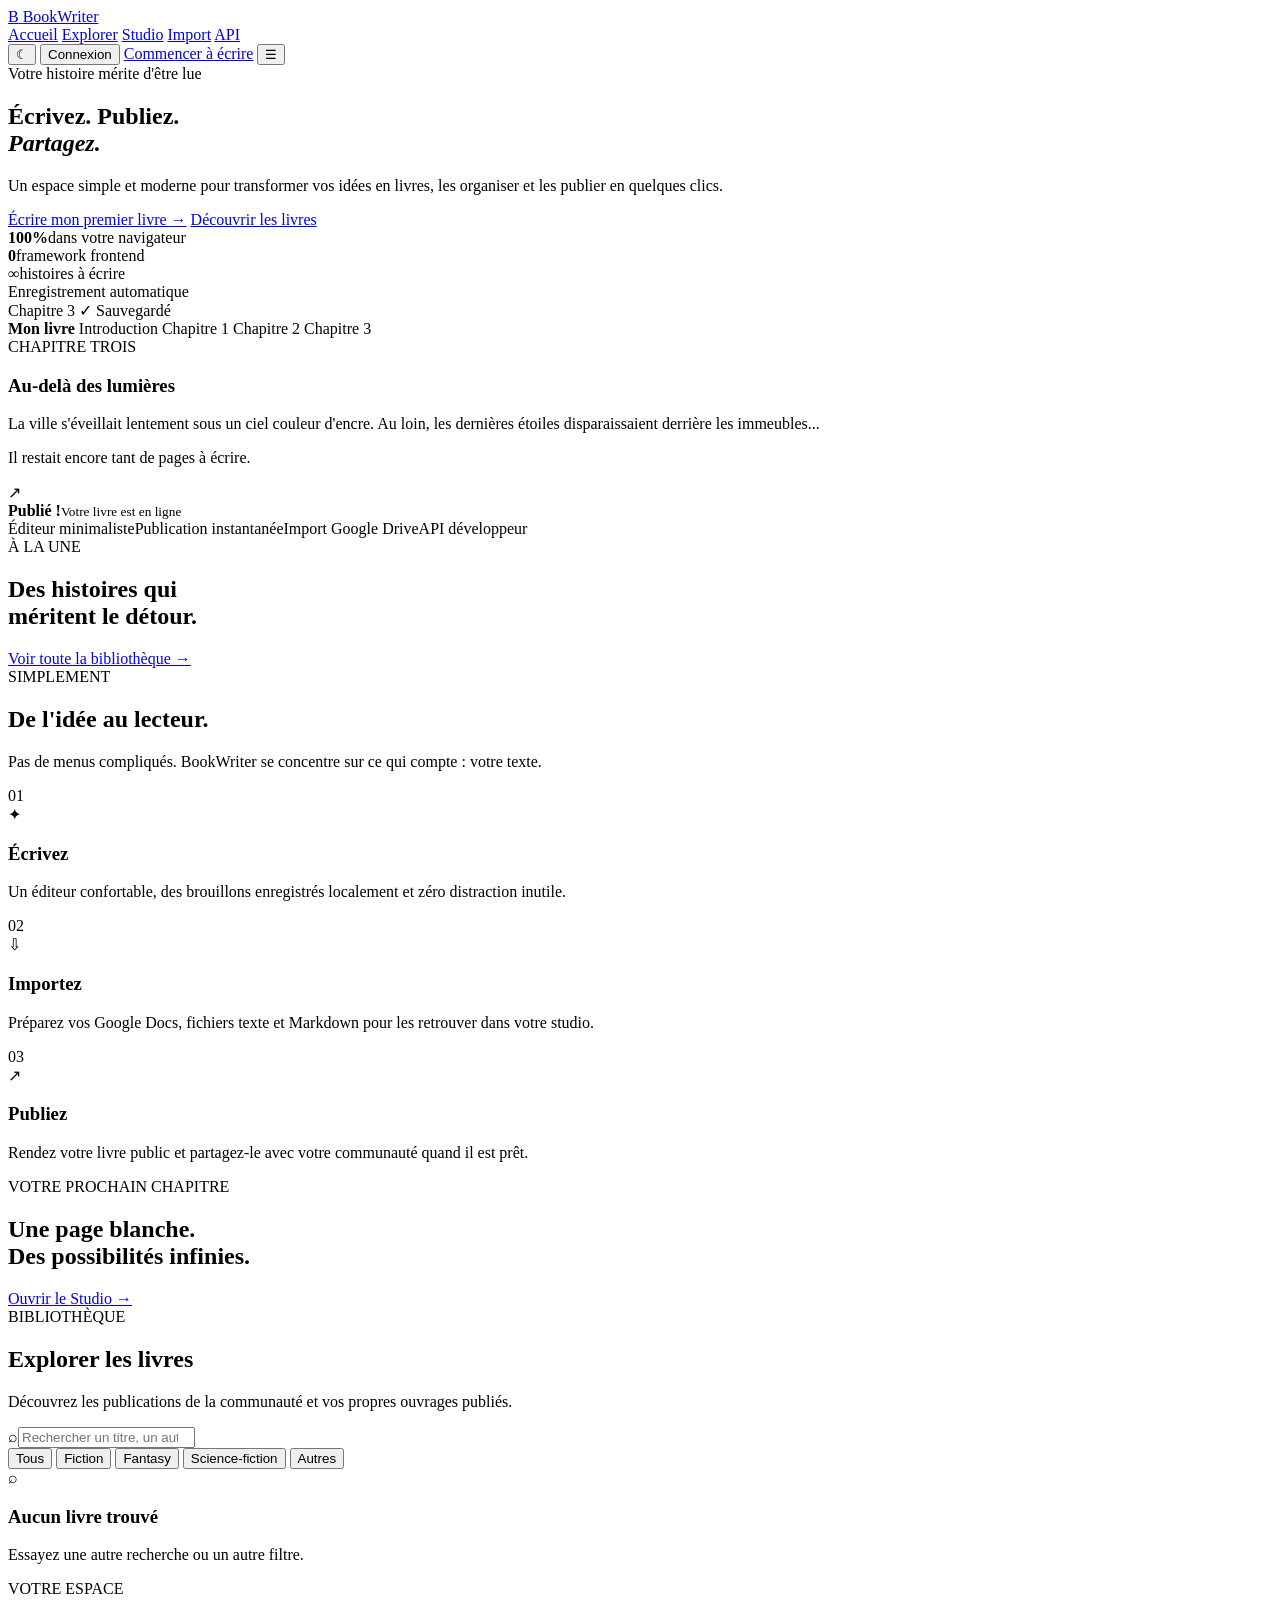
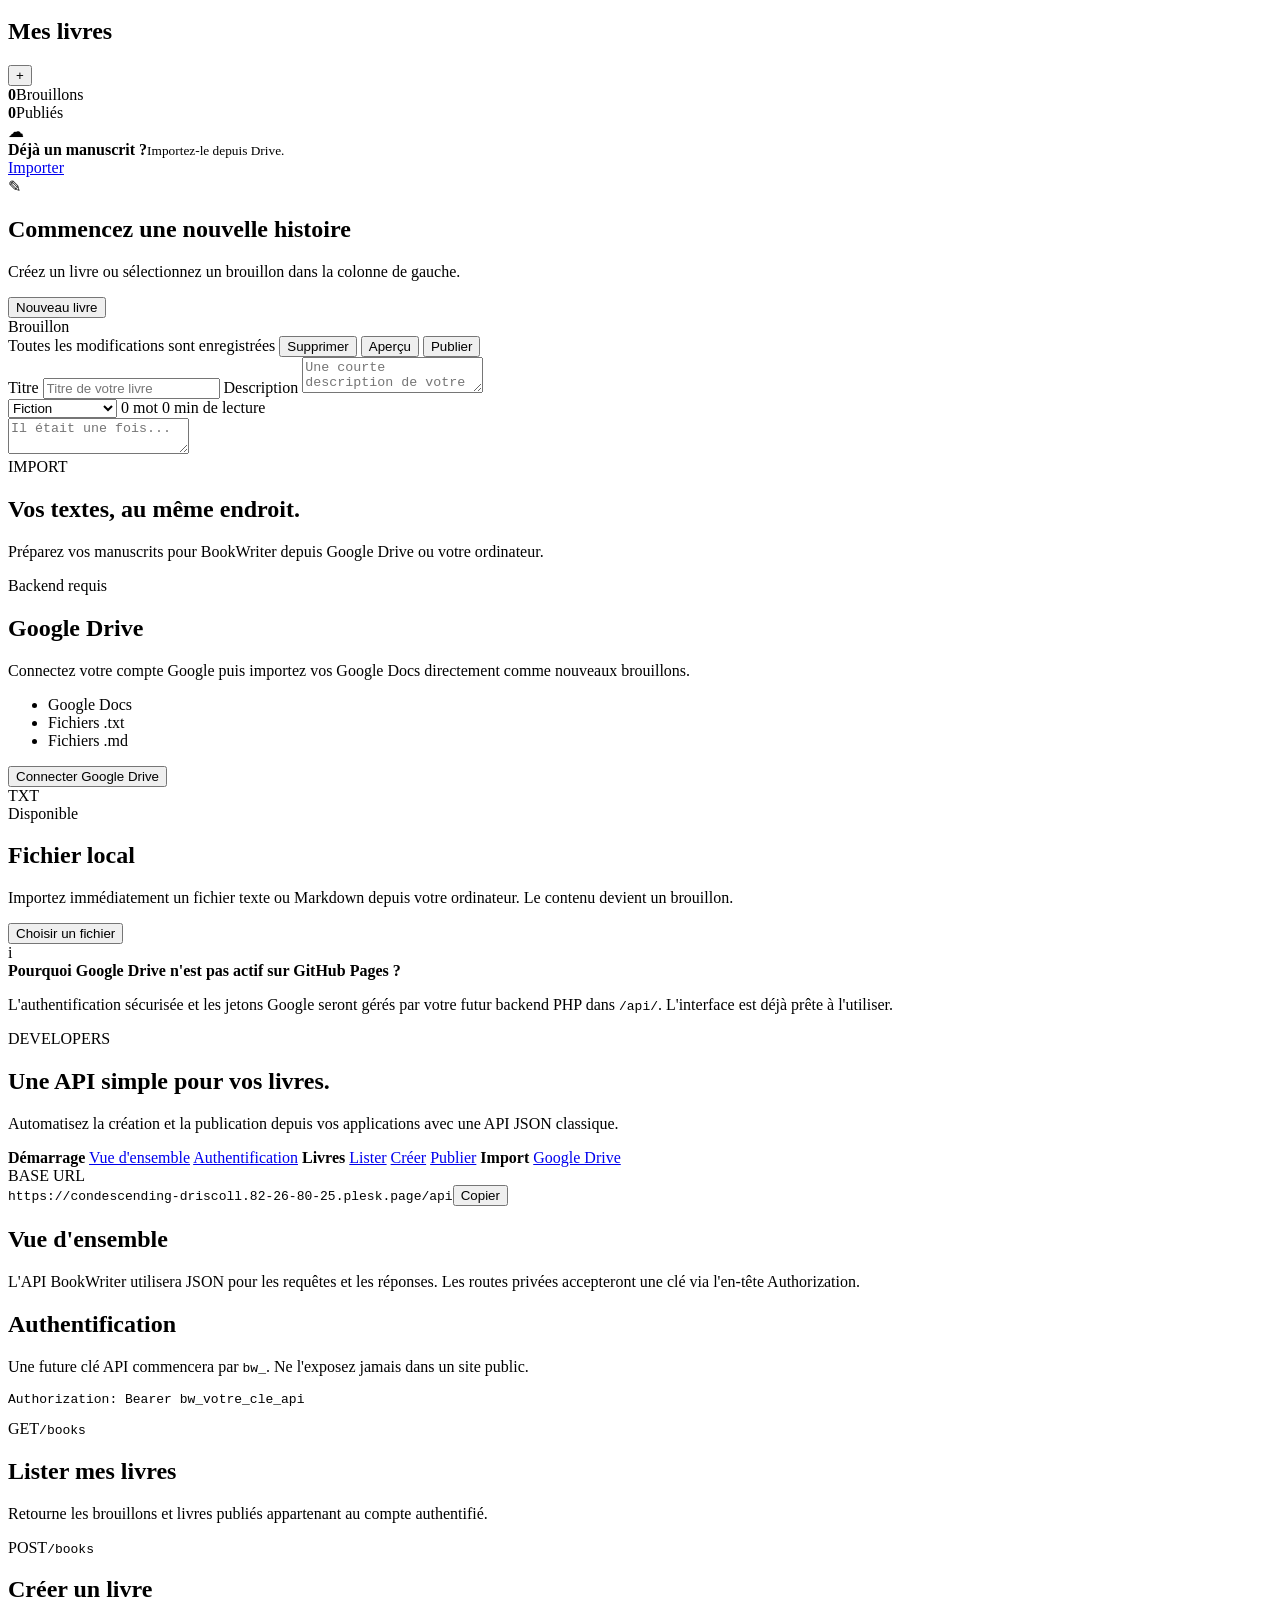
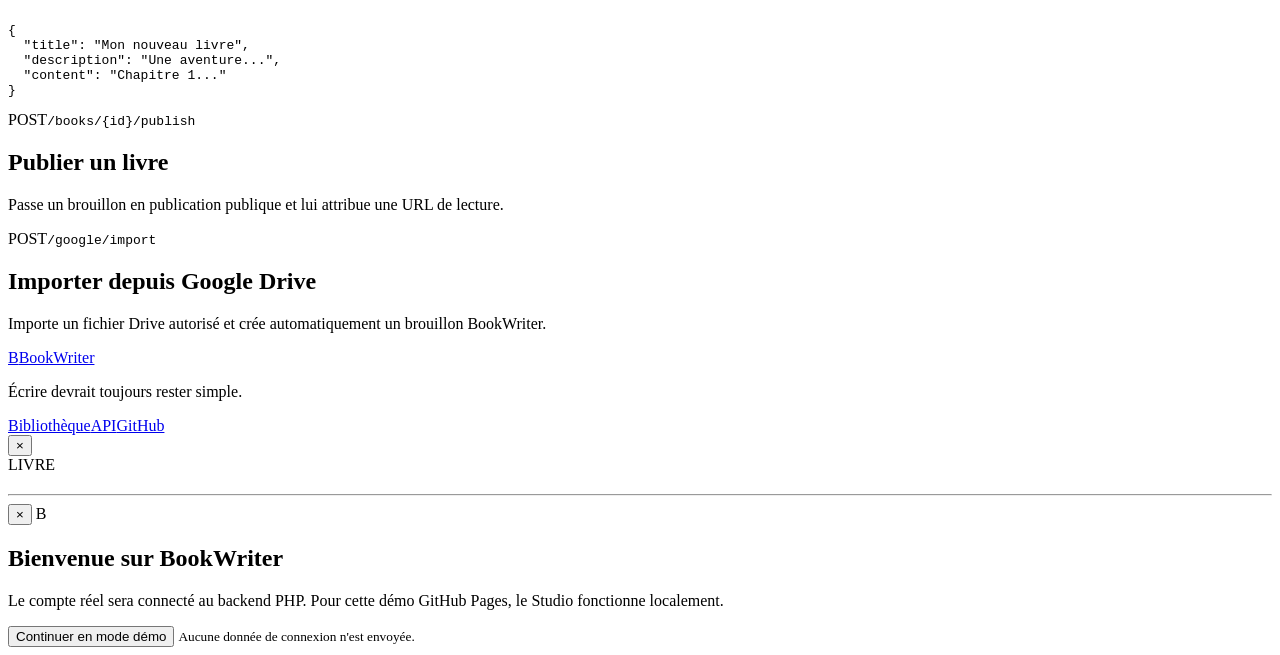
==== index.html @ a78a8a68 "Add BookWriter GitHub Pages frontend" ====
<!doctype html>
<html lang="fr">
<head>
  <meta charset="utf-8">
  <meta name="viewport" content="width=device-width,initial-scale=1">
  <meta name="theme-color" content="#0b1020">
  <meta name="description" content="BookWriter — écrivez, publiez et partagez vos livres en ligne.">
  <title>BookWriter — Écrire et publier</title>
  <link rel="stylesheet" href="assets/style.css">
</head>
<body>
  <div class="noise"></div>
  <header class="topbar">
    <a class="brand" href="#/home" aria-label="BookWriter">
      <span class="brand-mark">B</span>
      <span>BookWriter</span>
    </a>

    <nav class="nav" id="main-nav" aria-label="Navigation principale">
      <a href="#/home" data-route="home">Accueil</a>
      <a href="#/explore" data-route="explore">Explorer</a>
      <a href="#/studio" data-route="studio">Studio</a>
      <a href="#/integrations" data-route="integrations">Import</a>
      <a href="#/developers" data-route="developers">API</a>
    </nav>

    <div class="top-actions">
      <button class="icon-button" id="theme-toggle" title="Changer de thème" aria-label="Changer de thème">☾</button>
      <button class="button button-ghost" id="login-button">Connexion</button>
      <a class="button button-primary" href="#/studio">Commencer à écrire</a>
      <button class="mobile-menu" id="mobile-menu" aria-label="Ouvrir le menu">☰</button>
    </div>
  </header>

  <main>
    <section class="page active" data-page="home">
      <div class="hero shell">
        <div class="hero-copy">
          <div class="eyebrow"><span></span> Votre histoire mérite d'être lue</div>
          <h1>Écrivez. Publiez.<br><em>Partagez.</em></h1>
          <p class="hero-subtitle">Un espace simple et moderne pour transformer vos idées en livres, les organiser et les publier en quelques clics.</p>
          <div class="hero-buttons">
            <a class="button button-primary button-large" href="#/studio">Écrire mon premier livre <span>→</span></a>
            <a class="button button-soft button-large" href="#/explore">Découvrir les livres</a>
          </div>
          <div class="trust-row">
            <div><strong>100%</strong><span>dans votre navigateur</span></div>
            <div><strong>0</strong><span>framework frontend</span></div>
            <div><strong>∞</strong><span>histoires à écrire</span></div>
          </div>
        </div>

        <div class="hero-visual" aria-hidden="true">
          <div class="floating-card card-one">
            <span class="mini-dot violet"></span>
            <span>Enregistrement automatique</span>
          </div>
          <div class="editor-preview">
            <div class="preview-top">
              <div class="preview-dots"><i></i><i></i><i></i></div>
              <span>Chapitre 3</span>
              <span class="saved">✓ Sauvegardé</span>
            </div>
            <div class="preview-body">
              <aside>
                <b>Mon livre</b>
                <span>Introduction</span>
                <span>Chapitre 1</span>
                <span>Chapitre 2</span>
                <span class="selected">Chapitre 3</span>
              </aside>
              <article>
                <span class="chapter-label">CHAPITRE TROIS</span>
                <h3>Au-delà des lumières</h3>
                <p>La ville s'éveillait lentement sous un ciel couleur d'encre. Au loin, les dernières étoiles disparaissaient derrière les immeubles...</p>
                <p>Il restait encore tant de pages à écrire.</p>
                <div class="fake-caret"></div>
              </article>
            </div>
          </div>
          <div class="floating-card card-two">
            <span class="round-icon">↗</span>
            <div><strong>Publié !</strong><small>Votre livre est en ligne</small></div>
          </div>
        </div>
      </div>

      <div class="feature-strip shell">
        <span>Éditeur minimaliste</span><i></i><span>Publication instantanée</span><i></i><span>Import Google Drive</span><i></i><span>API développeur</span>
      </div>

      <section class="section shell">
        <div class="section-heading split-heading">
          <div>
            <span class="section-kicker">À LA UNE</span>
            <h2>Des histoires qui<br>méritent le détour.</h2>
          </div>
          <a href="#/explore" class="text-link">Voir toute la bibliothèque →</a>
        </div>
        <div class="book-grid" id="featured-books"></div>
      </section>

      <section class="section shell workflow-section">
        <div class="section-heading centered">
          <span class="section-kicker">SIMPLEMENT</span>
          <h2>De l'idée au lecteur.</h2>
          <p>Pas de menus compliqués. BookWriter se concentre sur ce qui compte : votre texte.</p>
        </div>
        <div class="steps">
          <article><span>01</span><div class="step-icon">✦</div><h3>Écrivez</h3><p>Un éditeur confortable, des brouillons enregistrés localement et zéro distraction inutile.</p></article>
          <article><span>02</span><div class="step-icon">⇩</div><h3>Importez</h3><p>Préparez vos Google Docs, fichiers texte et Markdown pour les retrouver dans votre studio.</p></article>
          <article><span>03</span><div class="step-icon">↗</div><h3>Publiez</h3><p>Rendez votre livre public et partagez-le avec votre communauté quand il est prêt.</p></article>
        </div>
      </section>

      <section class="cta shell">
        <div>
          <span class="section-kicker">VOTRE PROCHAIN CHAPITRE</span>
          <h2>Une page blanche.<br>Des possibilités infinies.</h2>
        </div>
        <a class="button button-light button-large" href="#/studio">Ouvrir le Studio →</a>
      </section>
    </section>

    <section class="page" data-page="explore">
      <div class="page-hero shell compact">
        <span class="section-kicker">BIBLIOTHÈQUE</span>
        <h1>Explorer les livres</h1>
        <p>Découvrez les publications de la communauté et vos propres ouvrages publiés.</p>
      </div>
      <div class="shell explore-toolbar">
        <label class="search-box"><span>⌕</span><input id="book-search" type="search" placeholder="Rechercher un titre, un auteur..."></label>
        <div class="filter-chips" id="filter-chips">
          <button class="active" data-filter="all">Tous</button>
          <button data-filter="fiction">Fiction</button>
          <button data-filter="fantasy">Fantasy</button>
          <button data-filter="science-fiction">Science-fiction</button>
          <button data-filter="other">Autres</button>
        </div>
      </div>
      <div class="shell section no-top">
        <div class="book-grid large" id="explore-books"></div>
        <div class="empty-state hidden" id="explore-empty"><div>⌕</div><h3>Aucun livre trouvé</h3><p>Essayez une autre recherche ou un autre filtre.</p></div>
      </div>
    </section>

    <section class="page studio-page" data-page="studio">
      <div class="studio-layout">
        <aside class="studio-sidebar">
          <div class="studio-sidebar-head">
            <div><span class="section-kicker">VOTRE ESPACE</span><h2>Mes livres</h2></div>
            <button class="square-button" id="new-book" title="Nouveau livre">+</button>
          </div>
          <div class="studio-stats">
            <div><strong id="draft-count">0</strong><span>Brouillons</span></div>
            <div><strong id="published-count">0</strong><span>Publiés</span></div>
          </div>
          <div class="book-list" id="studio-book-list"></div>
          <div class="studio-import-mini">
            <span>☁</span>
            <div><b>Déjà un manuscrit ?</b><small>Importez-le depuis Drive.</small></div>
            <a href="#/integrations">Importer</a>
          </div>
        </aside>

        <div class="studio-editor" id="studio-editor">
          <div class="editor-empty" id="editor-empty">
            <div class="empty-orbit"><span>✎</span></div>
            <h2>Commencez une nouvelle histoire</h2>
            <p>Créez un livre ou sélectionnez un brouillon dans la colonne de gauche.</p>
            <button class="button button-primary" id="new-book-empty">Nouveau livre</button>
          </div>

          <div class="editor-workspace hidden" id="editor-workspace">
            <div class="editor-toolbar">
              <div class="status-pill" id="editor-status"><span></span>Brouillon</div>
              <div class="editor-actions">
                <span class="save-indicator" id="save-indicator">Toutes les modifications sont enregistrées</span>
                <button class="button button-ghost small" id="delete-book">Supprimer</button>
                <button class="button button-soft small" id="preview-book">Aperçu</button>
                <button class="button button-primary small" id="publish-book">Publier</button>
              </div>
            </div>
            <div class="editor-sheet">
              <label class="sr-only" for="edit-title">Titre</label>
              <input class="title-input" id="edit-title" maxlength="150" placeholder="Titre de votre livre">
              <label class="sr-only" for="edit-description">Description</label>
              <textarea class="description-input" id="edit-description" rows="2" placeholder="Une courte description de votre livre..."></textarea>
              <div class="editor-meta">
                <select id="edit-category" aria-label="Catégorie">
                  <option value="fiction">Fiction</option>
                  <option value="fantasy">Fantasy</option>
                  <option value="science-fiction">Science-fiction</option>
                  <option value="other">Autre</option>
                </select>
                <span id="word-count">0 mot</span>
                <span id="read-time">0 min de lecture</span>
              </div>
              <textarea class="content-editor" id="edit-content" spellcheck="true" placeholder="Il était une fois..."></textarea>
            </div>
          </div>
        </div>
      </div>
    </section>

    <section class="page" data-page="integrations">
      <div class="page-hero shell compact">
        <span class="section-kicker">IMPORT</span>
        <h1>Vos textes, au même endroit.</h1>
        <p>Préparez vos manuscrits pour BookWriter depuis Google Drive ou votre ordinateur.</p>
      </div>
      <div class="shell integration-grid">
        <article class="integration-card featured-integration">
          <div class="integration-icon google-drive-icon"><i></i><i></i><i></i></div>
          <div class="integration-copy"><span class="status-badge soon">Backend requis</span><h2>Google Drive</h2><p>Connectez votre compte Google puis importez vos Google Docs directement comme nouveaux brouillons.</p><ul><li>Google Docs</li><li>Fichiers .txt</li><li>Fichiers .md</li></ul></div>
          <button class="button button-primary" id="connect-drive">Connecter Google Drive</button>
        </article>
        <article class="integration-card">
          <div class="integration-icon file-icon">TXT</div>
          <div class="integration-copy"><span class="status-badge ready">Disponible</span><h2>Fichier local</h2><p>Importez immédiatement un fichier texte ou Markdown depuis votre ordinateur. Le contenu devient un brouillon.</p></div>
          <button class="button button-soft" id="import-local-button">Choisir un fichier</button>
          <input id="local-file-input" type="file" accept=".txt,.md,text/plain,text/markdown" hidden>
        </article>
      </div>
      <div class="shell info-banner"><span>i</span><div><b>Pourquoi Google Drive n'est pas actif sur GitHub Pages ?</b><p>L'authentification sécurisée et les jetons Google seront gérés par votre futur backend PHP dans <code>/api/</code>. L'interface est déjà prête à l'utiliser.</p></div></div>
    </section>

    <section class="page" data-page="developers">
      <div class="page-hero shell compact developer-hero">
        <span class="section-kicker">DEVELOPERS</span>
        <h1>Une API simple pour vos livres.</h1>
        <p>Automatisez la création et la publication depuis vos applications avec une API JSON classique.</p>
      </div>
      <div class="shell api-layout">
        <aside class="api-sidebar">
          <b>Démarrage</b>
          <a href="#api-overview">Vue d'ensemble</a>
          <a href="#api-auth">Authentification</a>
          <b>Livres</b>
          <a href="#api-list">Lister</a>
          <a href="#api-create">Créer</a>
          <a href="#api-publish">Publier</a>
          <b>Import</b>
          <a href="#api-drive">Google Drive</a>
        </aside>
        <article class="api-docs">
          <section id="api-overview"><span class="doc-label">BASE URL</span><div class="code-box single"><code>https://condescending-driscoll.82-26-80-25.plesk.page/api</code><button data-copy="https://condescending-driscoll.82-26-80-25.plesk.page/api">Copier</button></div><h2>Vue d'ensemble</h2><p>L'API BookWriter utilisera JSON pour les requêtes et les réponses. Les routes privées accepteront une clé via l'en-tête Authorization.</p></section>
          <section id="api-auth"><h2>Authentification</h2><p>Une future clé API commencera par <code>bw_</code>. Ne l'exposez jamais dans un site public.</p><div class="code-box"><pre><code>Authorization: Bearer bw_votre_cle_api</code></pre></div></section>
          <section id="api-list"><div class="endpoint"><span class="method get">GET</span><code>/books</code></div><h2>Lister mes livres</h2><p>Retourne les brouillons et livres publiés appartenant au compte authentifié.</p></section>
          <section id="api-create"><div class="endpoint"><span class="method post">POST</span><code>/books</code></div><h2>Créer un livre</h2><div class="code-box"><pre><code>{
  "title": "Mon nouveau livre",
  "description": "Une aventure...",
  "content": "Chapitre 1..."
}</code></pre></div></section>
          <section id="api-publish"><div class="endpoint"><span class="method post">POST</span><code>/books/{id}/publish</code></div><h2>Publier un livre</h2><p>Passe un brouillon en publication publique et lui attribue une URL de lecture.</p></section>
          <section id="api-drive"><div class="endpoint"><span class="method post">POST</span><code>/google/import</code></div><h2>Importer depuis Google Drive</h2><p>Importe un fichier Drive autorisé et crée automatiquement un brouillon BookWriter.</p></section>
        </article>
      </div>
    </section>
  </main>

  <footer class="footer">
    <div class="shell footer-inner"><a class="brand" href="#/home"><span class="brand-mark">B</span><span>BookWriter</span></a><p>Écrire devrait toujours rester simple.</p><div><a href="#/explore">Bibliothèque</a><a href="#/developers">API</a><a href="https://github.com/louisoff84/BookWriter" target="_blank" rel="noreferrer">GitHub</a></div></div>
  </footer>

  <div class="modal-backdrop hidden" id="reader-modal" role="dialog" aria-modal="true" aria-labelledby="reader-title">
    <div class="reader-modal">
      <button class="modal-close" data-close="reader-modal" aria-label="Fermer">×</button>
      <div class="reader-cover" id="reader-cover"></div>
      <article class="reader-content"><span class="section-kicker" id="reader-category">LIVRE</span><h1 id="reader-title"></h1><p class="reader-by" id="reader-author"></p><p class="reader-description" id="reader-description"></p><hr><div class="reader-text" id="reader-text"></div></article>
    </div>
  </div>

  <div class="modal-backdrop hidden" id="auth-modal" role="dialog" aria-modal="true">
    <div class="auth-modal">
      <button class="modal-close" data-close="auth-modal" aria-label="Fermer">×</button>
      <span class="brand-mark auth-logo">B</span>
      <h2>Bienvenue sur BookWriter</h2>
      <p>Le compte réel sera connecté au backend PHP. Pour cette démo GitHub Pages, le Studio fonctionne localement.</p>
      <button class="button button-primary full" id="demo-login">Continuer en mode démo</button>
      <small>Aucune donnée de connexion n'est envoyée.</small>
    </div>
  </div>

  <div class="toast-stack" id="toast-stack" aria-live="polite"></div>
  <script src="assets/app.js"></script>
</body>
</html>
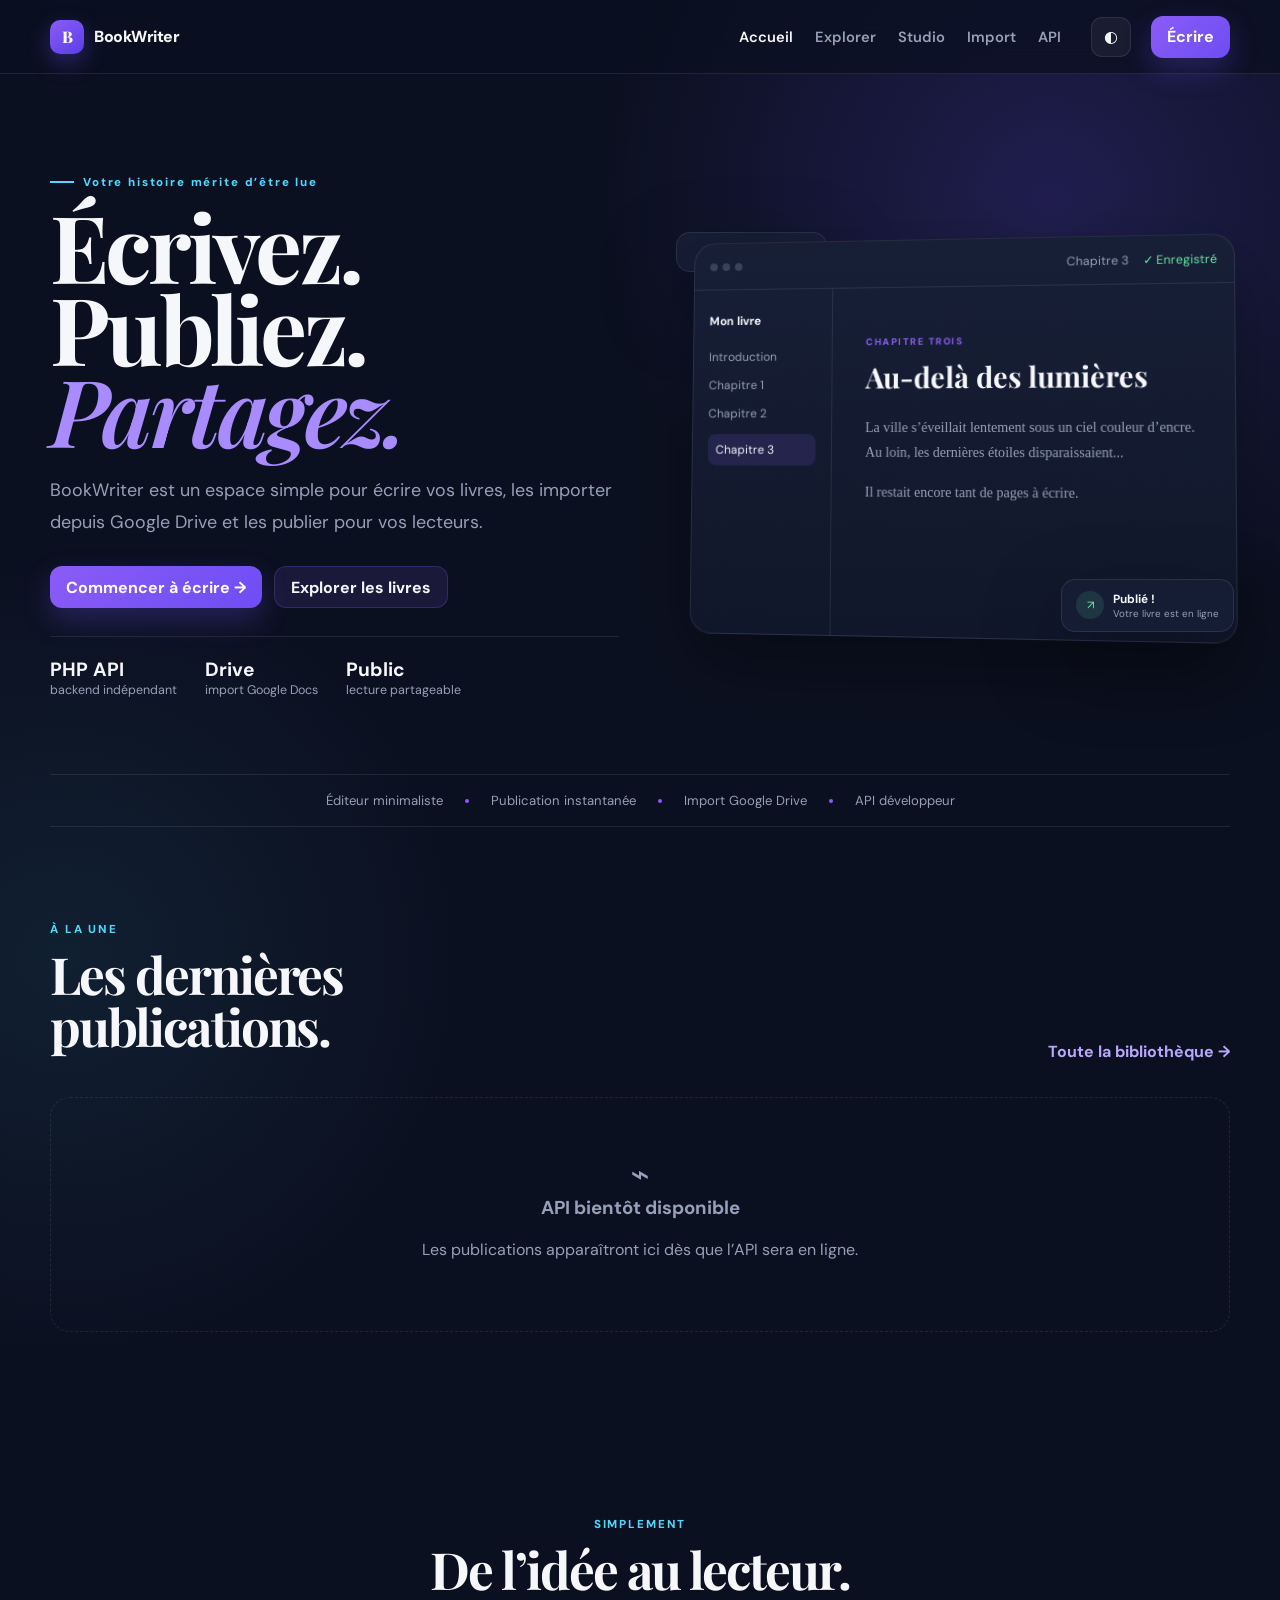
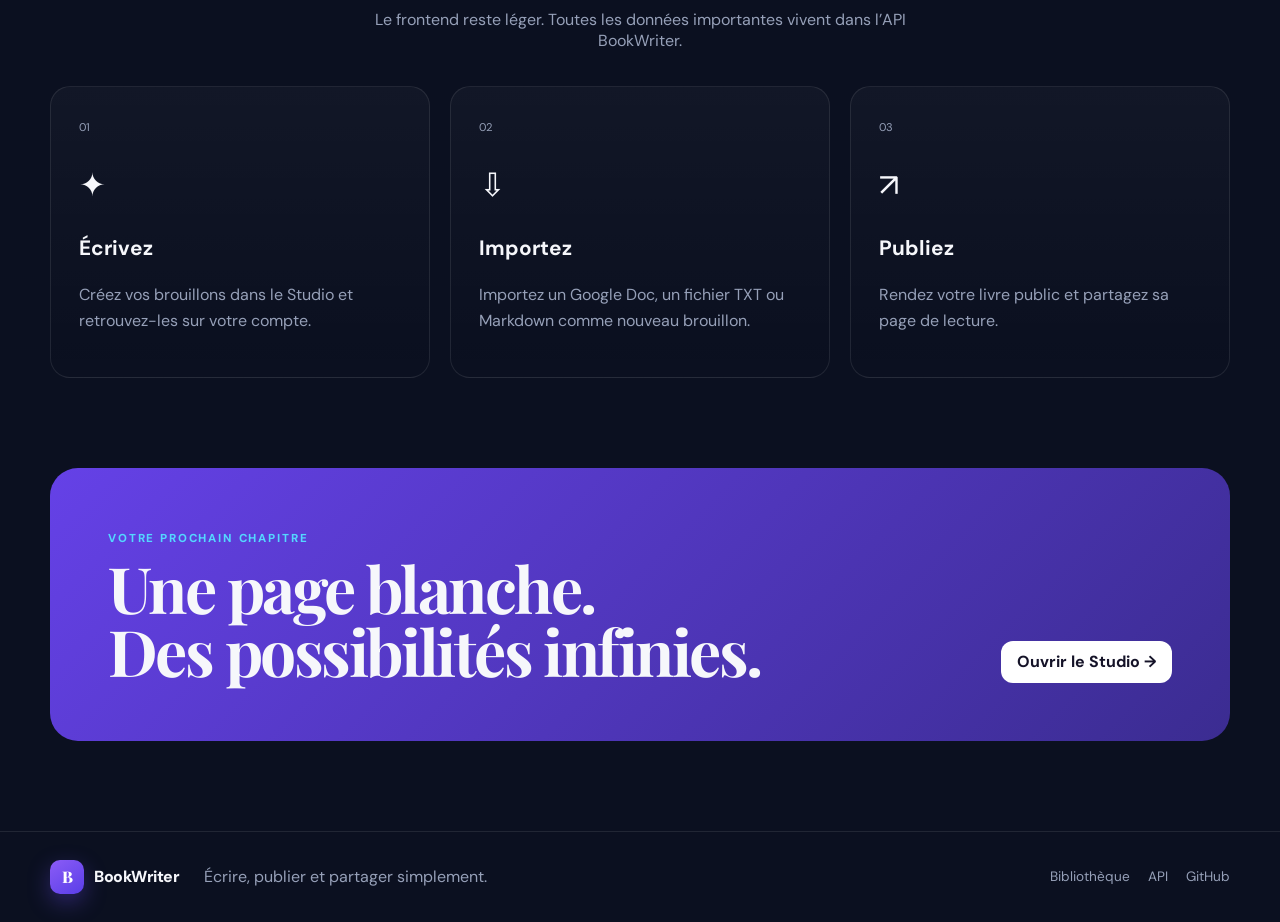
==== commit fca8bb3c: "Convert homepage to multi-page frontend" ====
--- a/index.html
+++ b/index.html
@@ -1,288 +1,13 @@
 <!doctype html>
 <html lang="fr">
-<head>
-  <meta charset="utf-8">
-  <meta name="viewport" content="width=device-width,initial-scale=1">
-  <meta name="theme-color" content="#0b1020">
-  <meta name="description" content="BookWriter — écrivez, publiez et partagez vos livres en ligne.">
-  <title>BookWriter — Écrire et publier</title>
-  <link rel="stylesheet" href="assets/style.css">
-</head>
-<body>
-  <div class="noise"></div>
-  <header class="topbar">
-    <a class="brand" href="#/home" aria-label="BookWriter">
-      <span class="brand-mark">B</span>
-      <span>BookWriter</span>
-    </a>
-
-    <nav class="nav" id="main-nav" aria-label="Navigation principale">
-      <a href="#/home" data-route="home">Accueil</a>
-      <a href="#/explore" data-route="explore">Explorer</a>
-      <a href="#/studio" data-route="studio">Studio</a>
-      <a href="#/integrations" data-route="integrations">Import</a>
-      <a href="#/developers" data-route="developers">API</a>
-    </nav>
-
-    <div class="top-actions">
-      <button class="icon-button" id="theme-toggle" title="Changer de thème" aria-label="Changer de thème">☾</button>
-      <button class="button button-ghost" id="login-button">Connexion</button>
-      <a class="button button-primary" href="#/studio">Commencer à écrire</a>
-      <button class="mobile-menu" id="mobile-menu" aria-label="Ouvrir le menu">☰</button>
-    </div>
-  </header>
-
-  <main>
-    <section class="page active" data-page="home">
-      <div class="hero shell">
-        <div class="hero-copy">
-          <div class="eyebrow"><span></span> Votre histoire mérite d'être lue</div>
-          <h1>Écrivez. Publiez.<br><em>Partagez.</em></h1>
-          <p class="hero-subtitle">Un espace simple et moderne pour transformer vos idées en livres, les organiser et les publier en quelques clics.</p>
-          <div class="hero-buttons">
-            <a class="button button-primary button-large" href="#/studio">Écrire mon premier livre <span>→</span></a>
-            <a class="button button-soft button-large" href="#/explore">Découvrir les livres</a>
-          </div>
-          <div class="trust-row">
-            <div><strong>100%</strong><span>dans votre navigateur</span></div>
-            <div><strong>0</strong><span>framework frontend</span></div>
-            <div><strong>∞</strong><span>histoires à écrire</span></div>
-          </div>
-        </div>
-
-        <div class="hero-visual" aria-hidden="true">
-          <div class="floating-card card-one">
-            <span class="mini-dot violet"></span>
-            <span>Enregistrement automatique</span>
-          </div>
-          <div class="editor-preview">
-            <div class="preview-top">
-              <div class="preview-dots"><i></i><i></i><i></i></div>
-              <span>Chapitre 3</span>
-              <span class="saved">✓ Sauvegardé</span>
-            </div>
-            <div class="preview-body">
-              <aside>
-                <b>Mon livre</b>
-                <span>Introduction</span>
-                <span>Chapitre 1</span>
-                <span>Chapitre 2</span>
-                <span class="selected">Chapitre 3</span>
-              </aside>
-              <article>
-                <span class="chapter-label">CHAPITRE TROIS</span>
-                <h3>Au-delà des lumières</h3>
-                <p>La ville s'éveillait lentement sous un ciel couleur d'encre. Au loin, les dernières étoiles disparaissaient derrière les immeubles...</p>
-                <p>Il restait encore tant de pages à écrire.</p>
-                <div class="fake-caret"></div>
-              </article>
-            </div>
-          </div>
-          <div class="floating-card card-two">
-            <span class="round-icon">↗</span>
-            <div><strong>Publié !</strong><small>Votre livre est en ligne</small></div>
-          </div>
-        </div>
-      </div>
-
-      <div class="feature-strip shell">
-        <span>Éditeur minimaliste</span><i></i><span>Publication instantanée</span><i></i><span>Import Google Drive</span><i></i><span>API développeur</span>
-      </div>
-
-      <section class="section shell">
-        <div class="section-heading split-heading">
-          <div>
-            <span class="section-kicker">À LA UNE</span>
-            <h2>Des histoires qui<br>méritent le détour.</h2>
-          </div>
-          <a href="#/explore" class="text-link">Voir toute la bibliothèque →</a>
-        </div>
-        <div class="book-grid" id="featured-books"></div>
-      </section>
-
-      <section class="section shell workflow-section">
-        <div class="section-heading centered">
-          <span class="section-kicker">SIMPLEMENT</span>
-          <h2>De l'idée au lecteur.</h2>
-          <p>Pas de menus compliqués. BookWriter se concentre sur ce qui compte : votre texte.</p>
-        </div>
-        <div class="steps">
-          <article><span>01</span><div class="step-icon">✦</div><h3>Écrivez</h3><p>Un éditeur confortable, des brouillons enregistrés localement et zéro distraction inutile.</p></article>
-          <article><span>02</span><div class="step-icon">⇩</div><h3>Importez</h3><p>Préparez vos Google Docs, fichiers texte et Markdown pour les retrouver dans votre studio.</p></article>
-          <article><span>03</span><div class="step-icon">↗</div><h3>Publiez</h3><p>Rendez votre livre public et partagez-le avec votre communauté quand il est prêt.</p></article>
-        </div>
-      </section>
-
-      <section class="cta shell">
-        <div>
-          <span class="section-kicker">VOTRE PROCHAIN CHAPITRE</span>
-          <h2>Une page blanche.<br>Des possibilités infinies.</h2>
-        </div>
-        <a class="button button-light button-large" href="#/studio">Ouvrir le Studio →</a>
-      </section>
-    </section>
-
-    <section class="page" data-page="explore">
-      <div class="page-hero shell compact">
-        <span class="section-kicker">BIBLIOTHÈQUE</span>
-        <h1>Explorer les livres</h1>
-        <p>Découvrez les publications de la communauté et vos propres ouvrages publiés.</p>
-      </div>
-      <div class="shell explore-toolbar">
-        <label class="search-box"><span>⌕</span><input id="book-search" type="search" placeholder="Rechercher un titre, un auteur..."></label>
-        <div class="filter-chips" id="filter-chips">
-          <button class="active" data-filter="all">Tous</button>
-          <button data-filter="fiction">Fiction</button>
-          <button data-filter="fantasy">Fantasy</button>
-          <button data-filter="science-fiction">Science-fiction</button>
-          <button data-filter="other">Autres</button>
-        </div>
-      </div>
-      <div class="shell section no-top">
-        <div class="book-grid large" id="explore-books"></div>
-        <div class="empty-state hidden" id="explore-empty"><div>⌕</div><h3>Aucun livre trouvé</h3><p>Essayez une autre recherche ou un autre filtre.</p></div>
-      </div>
-    </section>
-
-    <section class="page studio-page" data-page="studio">
-      <div class="studio-layout">
-        <aside class="studio-sidebar">
-          <div class="studio-sidebar-head">
-            <div><span class="section-kicker">VOTRE ESPACE</span><h2>Mes livres</h2></div>
-            <button class="square-button" id="new-book" title="Nouveau livre">+</button>
-          </div>
-          <div class="studio-stats">
-            <div><strong id="draft-count">0</strong><span>Brouillons</span></div>
-            <div><strong id="published-count">0</strong><span>Publiés</span></div>
-          </div>
-          <div class="book-list" id="studio-book-list"></div>
-          <div class="studio-import-mini">
-            <span>☁</span>
-            <div><b>Déjà un manuscrit ?</b><small>Importez-le depuis Drive.</small></div>
-            <a href="#/integrations">Importer</a>
-          </div>
-        </aside>
-
-        <div class="studio-editor" id="studio-editor">
-          <div class="editor-empty" id="editor-empty">
-            <div class="empty-orbit"><span>✎</span></div>
-            <h2>Commencez une nouvelle histoire</h2>
-            <p>Créez un livre ou sélectionnez un brouillon dans la colonne de gauche.</p>
-            <button class="button button-primary" id="new-book-empty">Nouveau livre</button>
-          </div>
-
-          <div class="editor-workspace hidden" id="editor-workspace">
-            <div class="editor-toolbar">
-              <div class="status-pill" id="editor-status"><span></span>Brouillon</div>
-              <div class="editor-actions">
-                <span class="save-indicator" id="save-indicator">Toutes les modifications sont enregistrées</span>
-                <button class="button button-ghost small" id="delete-book">Supprimer</button>
-                <button class="button button-soft small" id="preview-book">Aperçu</button>
-                <button class="button button-primary small" id="publish-book">Publier</button>
-              </div>
-            </div>
-            <div class="editor-sheet">
-              <label class="sr-only" for="edit-title">Titre</label>
-              <input class="title-input" id="edit-title" maxlength="150" placeholder="Titre de votre livre">
-              <label class="sr-only" for="edit-description">Description</label>
-              <textarea class="description-input" id="edit-description" rows="2" placeholder="Une courte description de votre livre..."></textarea>
-              <div class="editor-meta">
-                <select id="edit-category" aria-label="Catégorie">
-                  <option value="fiction">Fiction</option>
-                  <option value="fantasy">Fantasy</option>
-                  <option value="science-fiction">Science-fiction</option>
-                  <option value="other">Autre</option>
-                </select>
-                <span id="word-count">0 mot</span>
-                <span id="read-time">0 min de lecture</span>
-              </div>
-              <textarea class="content-editor" id="edit-content" spellcheck="true" placeholder="Il était une fois..."></textarea>
-            </div>
-          </div>
-        </div>
-      </div>
-    </section>
-
-    <section class="page" data-page="integrations">
-      <div class="page-hero shell compact">
-        <span class="section-kicker">IMPORT</span>
-        <h1>Vos textes, au même endroit.</h1>
-        <p>Préparez vos manuscrits pour BookWriter depuis Google Drive ou votre ordinateur.</p>
-      </div>
-      <div class="shell integration-grid">
-        <article class="integration-card featured-integration">
-          <div class="integration-icon google-drive-icon"><i></i><i></i><i></i></div>
-          <div class="integration-copy"><span class="status-badge soon">Backend requis</span><h2>Google Drive</h2><p>Connectez votre compte Google puis importez vos Google Docs directement comme nouveaux brouillons.</p><ul><li>Google Docs</li><li>Fichiers .txt</li><li>Fichiers .md</li></ul></div>
-          <button class="button button-primary" id="connect-drive">Connecter Google Drive</button>
-        </article>
-        <article class="integration-card">
-          <div class="integration-icon file-icon">TXT</div>
-          <div class="integration-copy"><span class="status-badge ready">Disponible</span><h2>Fichier local</h2><p>Importez immédiatement un fichier texte ou Markdown depuis votre ordinateur. Le contenu devient un brouillon.</p></div>
-          <button class="button button-soft" id="import-local-button">Choisir un fichier</button>
-          <input id="local-file-input" type="file" accept=".txt,.md,text/plain,text/markdown" hidden>
-        </article>
-      </div>
-      <div class="shell info-banner"><span>i</span><div><b>Pourquoi Google Drive n'est pas actif sur GitHub Pages ?</b><p>L'authentification sécurisée et les jetons Google seront gérés par votre futur backend PHP dans <code>/api/</code>. L'interface est déjà prête à l'utiliser.</p></div></div>
-    </section>
-
-    <section class="page" data-page="developers">
-      <div class="page-hero shell compact developer-hero">
-        <span class="section-kicker">DEVELOPERS</span>
-        <h1>Une API simple pour vos livres.</h1>
-        <p>Automatisez la création et la publication depuis vos applications avec une API JSON classique.</p>
-      </div>
-      <div class="shell api-layout">
-        <aside class="api-sidebar">
-          <b>Démarrage</b>
-          <a href="#api-overview">Vue d'ensemble</a>
-          <a href="#api-auth">Authentification</a>
-          <b>Livres</b>
-          <a href="#api-list">Lister</a>
-          <a href="#api-create">Créer</a>
-          <a href="#api-publish">Publier</a>
-          <b>Import</b>
-          <a href="#api-drive">Google Drive</a>
-        </aside>
-        <article class="api-docs">
-          <section id="api-overview"><span class="doc-label">BASE URL</span><div class="code-box single"><code>https://condescending-driscoll.82-26-80-25.plesk.page/api</code><button data-copy="https://condescending-driscoll.82-26-80-25.plesk.page/api">Copier</button></div><h2>Vue d'ensemble</h2><p>L'API BookWriter utilisera JSON pour les requêtes et les réponses. Les routes privées accepteront une clé via l'en-tête Authorization.</p></section>
-          <section id="api-auth"><h2>Authentification</h2><p>Une future clé API commencera par <code>bw_</code>. Ne l'exposez jamais dans un site public.</p><div class="code-box"><pre><code>Authorization: Bearer bw_votre_cle_api</code></pre></div></section>
-          <section id="api-list"><div class="endpoint"><span class="method get">GET</span><code>/books</code></div><h2>Lister mes livres</h2><p>Retourne les brouillons et livres publiés appartenant au compte authentifié.</p></section>
-          <section id="api-create"><div class="endpoint"><span class="method post">POST</span><code>/books</code></div><h2>Créer un livre</h2><div class="code-box"><pre><code>{
-  "title": "Mon nouveau livre",
-  "description": "Une aventure...",
-  "content": "Chapitre 1..."
-}</code></pre></div></section>
-          <section id="api-publish"><div class="endpoint"><span class="method post">POST</span><code>/books/{id}/publish</code></div><h2>Publier un livre</h2><p>Passe un brouillon en publication publique et lui attribue une URL de lecture.</p></section>
-          <section id="api-drive"><div class="endpoint"><span class="method post">POST</span><code>/google/import</code></div><h2>Importer depuis Google Drive</h2><p>Importe un fichier Drive autorisé et crée automatiquement un brouillon BookWriter.</p></section>
-        </article>
-      </div>
-    </section>
-  </main>
-
-  <footer class="footer">
-    <div class="shell footer-inner"><a class="brand" href="#/home"><span class="brand-mark">B</span><span>BookWriter</span></a><p>Écrire devrait toujours rester simple.</p><div><a href="#/explore">Bibliothèque</a><a href="#/developers">API</a><a href="https://github.com/louisoff84/BookWriter" target="_blank" rel="noreferrer">GitHub</a></div></div>
-  </footer>
-
-  <div class="modal-backdrop hidden" id="reader-modal" role="dialog" aria-modal="true" aria-labelledby="reader-title">
-    <div class="reader-modal">
-      <button class="modal-close" data-close="reader-modal" aria-label="Fermer">×</button>
-      <div class="reader-cover" id="reader-cover"></div>
-      <article class="reader-content"><span class="section-kicker" id="reader-category">LIVRE</span><h1 id="reader-title"></h1><p class="reader-by" id="reader-author"></p><p class="reader-description" id="reader-description"></p><hr><div class="reader-text" id="reader-text"></div></article>
-    </div>
-  </div>
-
-  <div class="modal-backdrop hidden" id="auth-modal" role="dialog" aria-modal="true">
-    <div class="auth-modal">
-      <button class="modal-close" data-close="auth-modal" aria-label="Fermer">×</button>
-      <span class="brand-mark auth-logo">B</span>
-      <h2>Bienvenue sur BookWriter</h2>
-      <p>Le compte réel sera connecté au backend PHP. Pour cette démo GitHub Pages, le Studio fonctionne localement.</p>
-      <button class="button button-primary full" id="demo-login">Continuer en mode démo</button>
-      <small>Aucune donnée de connexion n'est envoyée.</small>
-    </div>
-  </div>
-
-  <div class="toast-stack" id="toast-stack" aria-live="polite"></div>
-  <script src="assets/app.js"></script>
-</body>
-</html>
+<head><meta charset="utf-8"><meta name="viewport" content="width=device-width,initial-scale=1"><meta name="theme-color" content="#090b12"><meta name="description" content="Écrivez, importez et publiez vos livres avec BookWriter."><title>Accueil — BookWriter</title><link rel="stylesheet" href="assets/style.css"></head>
+<body data-page="home">
+<header class="topbar"><a class="brand" href="index.html"><span class="brand-mark">B</span><span>BookWriter</span></a><nav class="nav" id="main-nav" aria-label="Navigation principale"><a href="index.html" class="active">Accueil</a><a href="explore.html">Explorer</a><a href="studio.html">Studio</a><a href="import.html">Import</a><a href="developers.html">API</a></nav><div class="top-actions"><button class="icon-button" id="theme-toggle">◐</button><span class="auth-state"></span><a class="button button-primary" href="studio.html">Écrire</a><button class="mobile-menu" id="mobile-menu">☰</button></div></header>
+<main>
+<section class="hero shell"><div class="hero-copy"><div class="eyebrow"><span></span> Votre histoire mérite d’être lue</div><h1>Écrivez. Publiez.<br><em>Partagez.</em></h1><p class="hero-subtitle">BookWriter est un espace simple pour écrire vos livres, les importer depuis Google Drive et les publier pour vos lecteurs.</p><div class="hero-buttons"><a class="button button-primary large" href="studio.html">Commencer à écrire →</a><a class="button button-soft large" href="explore.html">Explorer les livres</a></div><div class="trust-row"><div><strong>PHP API</strong><span>backend indépendant</span></div><div><strong>Drive</strong><span>import Google Docs</span></div><div><strong>Public</strong><span>lecture partageable</span></div></div></div><div class="hero-visual" aria-hidden="true"><div class="floating-card card-one"><span class="mini-dot"></span><span>Sauvegarde via API</span></div><div class="editor-preview"><div class="preview-top"><div class="preview-dots"><i></i><i></i><i></i></div><span>Chapitre 3</span><span class="saved">✓ Enregistré</span></div><div class="preview-body"><aside><b>Mon livre</b><span>Introduction</span><span>Chapitre 1</span><span>Chapitre 2</span><span class="selected">Chapitre 3</span></aside><article><span class="chapter-label">CHAPITRE TROIS</span><h3>Au-delà des lumières</h3><p>La ville s’éveillait lentement sous un ciel couleur d’encre. Au loin, les dernières étoiles disparaissaient...</p><p>Il restait encore tant de pages à écrire.</p></article></div></div><div class="floating-card card-two"><span class="round-icon">↗</span><div><strong>Publié !</strong><small>Votre livre est en ligne</small></div></div></div></section>
+<div class="feature-strip shell"><span>Éditeur minimaliste</span><i></i><span>Publication instantanée</span><i></i><span>Import Google Drive</span><i></i><span>API développeur</span></div>
+<section class="section shell"><div class="section-heading split-heading"><div><span class="section-kicker">À LA UNE</span><h2>Les dernières<br>publications.</h2></div><a href="explore.html" class="text-link">Toute la bibliothèque →</a></div><div class="book-grid" id="featured-books"><div class="empty-inline">Chargement de la bibliothèque…</div></div></section>
+<section class="section shell"><div class="section-heading centered"><span class="section-kicker">SIMPLEMENT</span><h2>De l’idée au lecteur.</h2><p>Le frontend reste léger. Toutes les données importantes vivent dans l’API BookWriter.</p></div><div class="steps"><article><span>01</span><div class="step-icon">✦</div><h3>Écrivez</h3><p>Créez vos brouillons dans le Studio et retrouvez-les sur votre compte.</p></article><article><span>02</span><div class="step-icon">⇩</div><h3>Importez</h3><p>Importez un Google Doc, un fichier TXT ou Markdown comme nouveau brouillon.</p></article><article><span>03</span><div class="step-icon">↗</div><h3>Publiez</h3><p>Rendez votre livre public et partagez sa page de lecture.</p></article></div></section>
+<section class="cta shell"><div><span class="section-kicker">VOTRE PROCHAIN CHAPITRE</span><h2>Une page blanche.<br>Des possibilités infinies.</h2></div><a class="button button-light large" href="studio.html">Ouvrir le Studio →</a></section>
+</main><footer class="footer"><div class="shell footer-inner"><a class="brand" href="index.html"><span class="brand-mark">B</span><span>BookWriter</span></a><p>Écrire, publier et partager simplement.</p><div><a href="explore.html">Bibliothèque</a><a href="developers.html">API</a><a href="https://github.com/louisoff84/BookWriter" target="_blank" rel="noreferrer">GitHub</a></div></div></footer><div id="toast-stack" class="toast-stack" aria-live="polite"></div><script src="assets/config.js"></script><script src="assets/app.js"></script>
+</body></html>
--- a/assets/style.css
+++ b/assets/style.css
@@ -0,0 +1,7 @@
+@import url('https://fonts.googleapis.com/css2?family=DM+Sans:wght@400;500;600;700&family=Playfair+Display:ital,wght@0,600;0,700;1,600&display=swap');
+
+:root{--bg:#0b1020;--bg-2:#11182d;--panel:#151d34;--panel-2:#1a2440;--text:#f6f7fb;--muted:#96a0b8;--line:rgba(255,255,255,.09);--violet:#8b5cf6;--violet-2:#6d4df5;--cyan:#54d7ff;--green:#64e6a6;--danger:#ff6b7a;--shadow:0 30px 80px rgba(0,0,0,.35);--radius:24px;--shell:1180px}
+*{box-sizing:border-box}html{scroll-behavior:smooth}body{margin:0;background:radial-gradient(circle at 82% 8%,rgba(109,77,245,.22),transparent 28rem),radial-gradient(circle at 5% 38%,rgba(84,215,255,.08),transparent 25rem),var(--bg);color:var(--text);font-family:'DM Sans',system-ui,sans-serif;min-height:100vh}body.light{--bg:#f5f3fb;--bg-2:#ece9f6;--panel:#fff;--panel-2:#f9f7ff;--text:#171627;--muted:#6f6b82;--line:rgba(25,20,45,.10);--shadow:0 30px 80px rgba(66,45,115,.13)}a{color:inherit;text-decoration:none}button,input,textarea,select{font:inherit}.hidden{display:none!important}.shell{width:min(var(--shell),calc(100% - 36px));margin-inline:auto}.noise{position:fixed;inset:0;pointer-events:none;opacity:.025;z-index:999;background-image:url("data:image/svg+xml,%3Csvg viewBox='0 0 180 180' xmlns='http://www.w3.org/2000/svg'%3E%3Cfilter id='n'%3E%3CfeTurbulence type='fractalNoise' baseFrequency='.9' numOctaves='4' stitchTiles='stitch'/%3E%3C/filter%3E%3Crect width='100%25' height='100%25' filter='url(%23n)' opacity='.7'/%3E%3C/svg%3E")}.topbar{height:74px;position:sticky;top:0;z-index:50;display:flex;align-items:center;gap:30px;padding:0 max(18px,calc((100vw - var(--shell))/2));background:rgba(11,16,32,.72);border-bottom:1px solid var(--line);backdrop-filter:blur(18px)}body.light .topbar{background:rgba(245,243,251,.84)}.brand{display:inline-flex;align-items:center;gap:10px;font-weight:800;letter-spacing:-.03em}.brand-mark{width:34px;height:34px;border-radius:10px;display:grid;place-items:center;background:linear-gradient(145deg,var(--violet),#5a3ee8);box-shadow:0 8px 22px rgba(109,77,245,.35);font-family:'Playfair Display',serif;color:#fff}.nav{display:flex;align-items:center;gap:22px;margin-left:auto}.nav a{font-size:.92rem;color:var(--muted);font-weight:600;transition:.2s}.nav a:hover,.nav a.active{color:var(--text)}.top-actions{display:flex;align-items:center;gap:10px}.button,.icon-button,.mobile-menu,.square-button{border:0;cursor:pointer;color:inherit}.button{min-height:42px;padding:0 16px;border-radius:12px;font-weight:700;display:inline-flex;align-items:center;justify-content:center;gap:8px;transition:.18s}.button:hover{transform:translateY(-1px)}.button-primary{background:linear-gradient(135deg,var(--violet),var(--violet-2));color:#fff;box-shadow:0 12px 28px rgba(109,77,245,.28)}.button-ghost{background:transparent;border:1px solid var(--line)}.button-soft{background:rgba(139,92,246,.12);border:1px solid rgba(139,92,246,.24)}.button-light{background:#fff;color:#151328}.button-large{min-height:50px;padding:0 22px;border-radius:14px}.button.small{min-height:36px;padding:0 12px;font-size:.84rem}.button.full{width:100%}.icon-button,.mobile-menu,.square-button{width:40px;height:40px;border-radius:11px;background:rgba(255,255,255,.05);border:1px solid var(--line)}.mobile-menu{display:none}.page{display:none;min-height:calc(100vh - 74px)}.page.active{display:block}.hero{display:grid;grid-template-columns:1.02fr .98fr;gap:65px;align-items:center;min-height:700px;padding:70px 0 45px}.eyebrow,.section-kicker{font-size:.72rem;font-weight:800;letter-spacing:.16em;color:var(--cyan)}.eyebrow{display:flex;align-items:center;gap:9px}.eyebrow span{width:24px;height:2px;background:var(--cyan)}h1,h2,h3,p{margin-top:0}.hero h1,.page-hero h1,.section-heading h2,.cta h2,.editor-empty h2,.reader-content h1,.auth-modal h2{font-family:'Playfair Display',serif;letter-spacing:-.04em}.hero h1{font-size:clamp(4rem,7.3vw,7.3rem);line-height:.88;margin:14px 0 25px}.hero h1 em{font-weight:600;color:#a88cff}.hero-subtitle{font-size:1.12rem;line-height:1.75;color:var(--muted);max-width:620px}.hero-buttons{display:flex;gap:12px;margin:28px 0}.trust-row{display:flex;gap:28px;padding-top:20px;border-top:1px solid var(--line);max-width:580px}.trust-row div{display:grid}.trust-row strong{font-size:1.2rem}.trust-row span{font-size:.78rem;color:var(--muted)}.hero-visual{position:relative;min-height:520px;display:grid;place-items:center}.editor-preview{width:min(570px,100%);background:linear-gradient(180deg,#171f37,#10172a);border:1px solid var(--line);border-radius:22px;box-shadow:var(--shadow);overflow:hidden;transform:perspective(900px) rotateY(-5deg) rotateX(2deg)}body.light .editor-preview{background:linear-gradient(180deg,#fff,#f2effa)}.preview-top{height:48px;border-bottom:1px solid var(--line);display:flex;align-items:center;padding:0 16px;gap:14px;color:var(--muted);font-size:.76rem}.preview-dots{display:flex;gap:5px;margin-right:auto}.preview-dots i{width:8px;height:8px;background:#3a4258;border-radius:50%}.saved{color:var(--green)}.preview-body{display:grid;grid-template-columns:145px 1fr;min-height:350px}.preview-body aside{padding:24px 16px;border-right:1px solid var(--line);display:flex;flex-direction:column;gap:13px;font-size:.76rem;color:var(--muted)}.preview-body aside b{color:var(--text);margin-bottom:8px}.preview-body aside .selected{color:var(--text);background:rgba(139,92,246,.14);padding:8px;border-radius:8px}.preview-body article{padding:42px 34px}.preview-body article h3{font-family:'Playfair Display',serif;font-size:1.8rem;margin:8px 0 20px}.preview-body article p{color:var(--muted);font-family:Georgia,serif;line-height:1.8;font-size:.88rem}.chapter-label{font-size:.6rem;color:var(--violet);letter-spacing:.16em;font-weight:800}.fake-caret{height:18px;width:1px;background:var(--violet);animation:blink 1s infinite}@keyframes blink{50%{opacity:0}}.floating-card{position:absolute;background:rgba(23,31,55,.9);border:1px solid var(--line);box-shadow:var(--shadow);border-radius:14px;padding:11px 14px;display:flex;align-items:center;gap:9px;font-size:.74rem;backdrop-filter:blur(10px)}body.light .floating-card{background:rgba(255,255,255,.9)}.card-one{left:-8px;top:55px}.card-two{right:-4px;bottom:65px}.mini-dot{width:9px;height:9px;border-radius:50%}.mini-dot.violet{background:var(--violet)}.round-icon{width:28px;height:28px;border-radius:50%;background:rgba(100,230,166,.12);color:var(--green);display:grid;place-items:center}.card-two div{display:grid}.card-two small{color:var(--muted)}.feature-strip{display:flex;align-items:center;justify-content:center;gap:22px;color:var(--muted);font-size:.82rem;border-block:1px solid var(--line);padding:17px 0}.feature-strip i{width:4px;height:4px;border-radius:50%;background:var(--violet)}.section{padding:90px 0}.section.no-top{padding-top:25px}.section-heading{margin-bottom:35px}.section-heading h2{font-size:clamp(2.4rem,4vw,4.5rem);line-height:1.02;margin:10px 0}.split-heading{display:flex;justify-content:space-between;align-items:end}.centered{text-align:center}.centered p{color:var(--muted);max-width:600px;margin:14px auto}.text-link{color:#b9a7ff;font-weight:700}.book-grid{display:grid;grid-template-columns:repeat(3,1fr);gap:18px}.book-grid.large{grid-template-columns:repeat(4,1fr)}.book-card{min-height:320px;position:relative;border:1px solid var(--line);border-radius:20px;overflow:hidden;background:var(--panel);cursor:pointer;transition:.2s;display:flex;flex-direction:column}.book-card:hover{transform:translateY(-4px);border-color:rgba(139,92,246,.4)}.book-cover-art{height:185px;background:linear-gradient(145deg,#251e48,#6d4df5);display:flex;align-items:end;padding:18px;position:relative;background-size:cover;background-position:center}.book-cover-art::after{content:'';position:absolute;inset:0;background:linear-gradient(transparent,rgba(0,0,0,.4))}.book-cover-art span{position:relative;z-index:2;font-family:'Playfair Display',serif;font-size:2rem}.book-info{padding:17px;display:grid;gap:7px}.book-info h3{margin:0;font-family:'Playfair Display',serif;font-size:1.2rem}.book-info p{margin:0;color:var(--muted);font-size:.82rem;line-height:1.45}.book-meta{display:flex;justify-content:space-between;color:var(--muted);font-size:.72rem}.steps{display:grid;grid-template-columns:repeat(3,1fr);gap:20px}.steps article{border:1px solid var(--line);border-radius:20px;padding:28px;background:linear-gradient(180deg,rgba(255,255,255,.03),transparent)}.steps article>span{font-size:.7rem;color:var(--muted)}.step-icon{font-size:2rem;margin:28px 0}.steps h3{font-size:1.3rem}.steps p{color:var(--muted);line-height:1.6}.cta{margin-bottom:90px;border-radius:28px;padding:58px;background:linear-gradient(135deg,#6541e7,#3b2c91);display:flex;align-items:end;justify-content:space-between;gap:25px}.cta h2{font-size:clamp(2.5rem,5vw,5rem);line-height:.98;margin:10px 0 0}.page-hero{padding:75px 0 35px}.page-hero.compact{max-width:900px}.page-hero h1{font-size:clamp(3rem,5vw,5rem);margin:10px 0 14px}.page-hero p{color:var(--muted);font-size:1.05rem}.explore-toolbar{display:flex;justify-content:space-between;gap:20px;align-items:center}.search-box{height:46px;min-width:320px;display:flex;align-items:center;gap:9px;background:var(--panel);border:1px solid var(--line);border-radius:13px;padding:0 14px}.search-box input{border:0;outline:0;background:transparent;color:var(--text);width:100%}.filter-chips{display:flex;gap:8px;flex-wrap:wrap}.filter-chips button{border:1px solid var(--line);background:transparent;color:var(--muted);border-radius:999px;padding:9px 13px;cursor:pointer}.filter-chips button.active{background:rgba(139,92,246,.16);color:#c9b9ff;border-color:rgba(139,92,246,.35)}.empty-state{text-align:center;border:1px dashed var(--line);border-radius:20px;padding:55px;color:var(--muted)}.empty-state div{font-size:2rem}.studio-layout{display:grid;grid-template-columns:330px 1fr;min-height:calc(100vh - 74px)}.studio-sidebar{padding:26px;border-right:1px solid var(--line);background:rgba(10,15,28,.58)}body.light .studio-sidebar{background:rgba(240,237,247,.7)}.studio-sidebar-head{display:flex;justify-content:space-between;align-items:center}.studio-sidebar-head h2{margin:7px 0;font-size:1.45rem}.studio-stats{display:grid;grid-template-columns:1fr 1fr;gap:9px;margin:20px 0}.studio-stats div{padding:13px;border:1px solid var(--line);border-radius:12px;background:var(--panel);display:grid}.studio-stats strong{font-size:1.3rem}.studio-stats span{font-size:.72rem;color:var(--muted)}.book-list{display:grid;gap:8px;max-height:52vh;overflow:auto}.studio-book-item{border:1px solid var(--line);border-radius:12px;padding:12px;cursor:pointer;background:transparent}.studio-book-item.active{background:rgba(139,92,246,.12);border-color:rgba(139,92,246,.32)}.studio-book-item strong{display:block;font-size:.9rem}.studio-book-item span{font-size:.72rem;color:var(--muted)}.studio-import-mini{margin-top:22px;padding:13px;border:1px solid var(--line);border-radius:13px;display:grid;grid-template-columns:auto 1fr;gap:8px}.studio-import-mini div{display:grid}.studio-import-mini small{color:var(--muted)}.studio-import-mini a{grid-column:2;color:#b9a7ff;font-size:.8rem;font-weight:700}.studio-editor{min-width:0}.editor-empty{min-height:calc(100vh - 74px);display:grid;place-items:center;align-content:center;text-align:center;padding:40px}.editor-empty p{color:var(--muted);max-width:470px}.empty-orbit{width:70px;height:70px;border-radius:50%;border:1px solid rgba(139,92,246,.35);display:grid;place-items:center;margin-bottom:20px;box-shadow:0 0 40px rgba(139,92,246,.16)}.editor-toolbar{height:62px;display:flex;justify-content:space-between;align-items:center;padding:0 24px;border-bottom:1px solid var(--line)}.editor-actions{display:flex;align-items:center;gap:8px}.status-pill{font-size:.75rem;border:1px solid var(--line);border-radius:999px;padding:7px 10px;display:flex;align-items:center;gap:7px}.status-pill span{width:7px;height:7px;background:#f2bb57;border-radius:50%}.status-pill.published span{background:var(--green)}.save-indicator{font-size:.72rem;color:var(--muted);margin-right:8px}.editor-sheet{width:min(850px,calc(100% - 44px));margin:42px auto;padding:45px;background:var(--panel);border:1px solid var(--line);border-radius:20px;box-shadow:var(--shadow)}.title-input,.description-input,.content-editor{width:100%;border:0;outline:0;background:transparent;color:var(--text)}.title-input{font-family:'Playfair Display',serif;font-size:3rem;font-weight:700;letter-spacing:-.04em}.description-input{font-size:1rem;color:var(--muted);resize:none;margin:13px 0}.editor-meta{display:flex;align-items:center;gap:15px;padding:12px 0;border-block:1px solid var(--line);font-size:.75rem;color:var(--muted)}.editor-meta select{background:var(--panel-2);border:1px solid var(--line);color:var(--text);border-radius:8px;padding:6px 8px}.content-editor{min-height:55vh;resize:vertical;margin-top:24px;font-family:Georgia,serif;font-size:1.08rem;line-height:1.9}.integration-grid{display:grid;grid-template-columns:1.2fr .8fr;gap:20px;padding-bottom:25px}.integration-card{border:1px solid var(--line);border-radius:22px;padding:27px;background:var(--panel);display:grid;gap:18px}.featured-integration{grid-template-columns:auto 1fr auto;align-items:center}.integration-icon{width:64px;height:64px;border-radius:17px;background:var(--panel-2);display:grid;place-items:center;font-weight:800}.integration-copy p{color:var(--muted);line-height:1.6}.integration-copy ul{display:flex;gap:8px;flex-wrap:wrap;padding:0;list-style:none}.integration-copy li{font-size:.72rem;border:1px solid var(--line);border-radius:999px;padding:6px 9px;color:var(--muted)}.status-badge{font-size:.65rem;font-weight:800;border-radius:999px;padding:5px 8px}.status-badge.soon{background:rgba(242,187,87,.12);color:#f2bb57}.status-badge.ready{background:rgba(100,230,166,.12);color:var(--green)}.info-banner{display:flex;gap:14px;padding:17px 20px;border:1px solid rgba(84,215,255,.2);background:rgba(84,215,255,.06);border-radius:14px;color:var(--muted)}.info-banner>span{color:var(--cyan);font-weight:800}.info-banner p{margin:3px 0}.api-layout{display:grid;grid-template-columns:220px 1fr;gap:45px;padding-bottom:90px}.api-sidebar{position:sticky;top:95px;height:max-content;display:flex;flex-direction:column;gap:8px}.api-sidebar b{margin:14px 0 4px;font-size:.78rem}.api-sidebar a{color:var(--muted);font-size:.86rem}.api-docs{max-width:780px}.api-docs section{padding:25px 0 35px;border-bottom:1px solid var(--line)}.api-docs p{color:var(--muted);line-height:1.65}.doc-label{font-size:.65rem;color:var(--muted);letter-spacing:.12em}.code-box{border:1px solid var(--line);border-radius:13px;background:#080c18;padding:16px;margin:12px 0;color:#d5dcf6;overflow:auto}.code-box.single{display:flex;justify-content:space-between;align-items:center}.code-box button{border:0;background:rgba(255,255,255,.08);color:#fff;border-radius:8px;padding:7px 9px;cursor:pointer}.endpoint{display:flex;gap:10px;align-items:center}.method{font-size:.68rem;font-weight:800;padding:5px 7px;border-radius:6px}.method.get{background:rgba(84,215,255,.12);color:var(--cyan)}.method.post{background:rgba(100,230,166,.12);color:var(--green)}.footer{border-top:1px solid var(--line);padding:28px 0}.footer-inner{display:flex;align-items:center;gap:25px}.footer-inner p{margin:0;color:var(--muted);flex:1}.footer-inner>div{display:flex;gap:18px;color:var(--muted);font-size:.85rem}.modal-backdrop{position:fixed;inset:0;background:rgba(3,6,13,.82);z-index:80;display:grid;place-items:center;padding:20px;backdrop-filter:blur(8px)}.auth-modal,.reader-modal{position:relative;background:var(--panel);border:1px solid var(--line);border-radius:22px;box-shadow:var(--shadow)}.auth-modal{width:min(430px,100%);padding:34px;text-align:center}.auth-logo{margin:0 auto 18px}.auth-modal p,.auth-modal small{color:var(--muted)}.auth-modal small{display:block;margin-top:12px}.modal-close{position:absolute;right:12px;top:12px;width:34px;height:34px;border-radius:50%;border:1px solid var(--line);background:var(--panel-2);color:var(--text);cursor:pointer;z-index:2}.reader-modal{width:min(980px,100%);max-height:90vh;overflow:auto;display:grid;grid-template-columns:320px 1fr}.reader-cover{min-height:500px;background:linear-gradient(145deg,#241b55,#6d4df5);background-size:cover;background-position:center}.reader-content{padding:50px}.reader-content h1{font-size:3rem;margin:10px 0}.reader-by,.reader-description{color:var(--muted)}.reader-text{font-family:Georgia,serif;font-size:1.06rem;line-height:1.9;white-space:pre-wrap}.toast-stack{position:fixed;right:18px;bottom:18px;z-index:120;display:grid;gap:10px}.toast{max-width:360px;padding:13px 15px;border:1px solid var(--line);border-radius:12px;background:var(--panel);box-shadow:var(--shadow);font-size:.84rem}.toast.error{border-color:rgba(255,107,122,.35)}.toast.success{border-color:rgba(100,230,166,.35)}.sr-only{position:absolute!important;width:1px;height:1px;padding:0;margin:-1px;overflow:hidden;clip:rect(0,0,0,0);white-space:nowrap;border:0}
+@media(max-width:1050px){.hero{grid-template-columns:1fr;min-height:auto}.hero-visual{min-height:440px}.book-grid.large{grid-template-columns:repeat(3,1fr)}.featured-integration{grid-template-columns:auto 1fr}.featured-integration>.button{grid-column:2;width:max-content}.studio-layout{grid-template-columns:280px 1fr}.nav{gap:13px}}
+@media(max-width:800px){.nav{position:absolute;top:74px;left:0;right:0;display:none;flex-direction:column;align-items:stretch;background:var(--bg-2);padding:16px 20px;border-bottom:1px solid var(--line)}.nav.open{display:flex}.mobile-menu{display:block}.top-actions>.button-ghost{display:none}.hero h1{font-size:4.3rem}.book-grid,.book-grid.large{grid-template-columns:repeat(2,1fr)}.steps,.integration-grid{grid-template-columns:1fr}.studio-layout{grid-template-columns:1fr}.studio-sidebar{border-right:0;border-bottom:1px solid var(--line)}.book-list{max-height:260px}.editor-toolbar{height:auto;padding:12px 16px;align-items:flex-start;gap:10px}.editor-actions{flex-wrap:wrap;justify-content:flex-end}.save-indicator{width:100%;text-align:right}.api-layout{grid-template-columns:1fr}.api-sidebar{position:static;display:none}.reader-modal{grid-template-columns:1fr}.reader-cover{min-height:260px}.explore-toolbar,.split-heading{align-items:flex-start;flex-direction:column}.search-box{min-width:0;width:100%}.cta{align-items:flex-start;flex-direction:column}.feature-strip{overflow:auto;justify-content:flex-start}}
+@media(max-width:520px){.shell{width:min(var(--shell),calc(100% - 24px))}.topbar{padding-inline:12px;gap:10px}.top-actions>a.button-primary{display:none}.hero{padding-top:40px}.hero h1{font-size:3.4rem}.hero-buttons{flex-direction:column}.trust-row{gap:14px}.editor-preview{transform:none}.preview-body{grid-template-columns:95px 1fr}.preview-body article{padding:28px 18px}.floating-card{display:none}.book-grid,.book-grid.large{grid-template-columns:1fr}.steps{grid-template-columns:1fr}.section{padding:65px 0}.editor-sheet{width:calc(100% - 20px);padding:25px;margin:20px auto}.title-input{font-size:2.1rem}.editor-actions .button-ghost{display:none}.featured-integration{grid-template-columns:1fr}.featured-integration>.button{grid-column:1}.reader-content{padding:30px 22px}.reader-content h1{font-size:2.3rem}.footer-inner{align-items:flex-start;flex-direction:column}.auth-modal{padding:28px 22px}}
